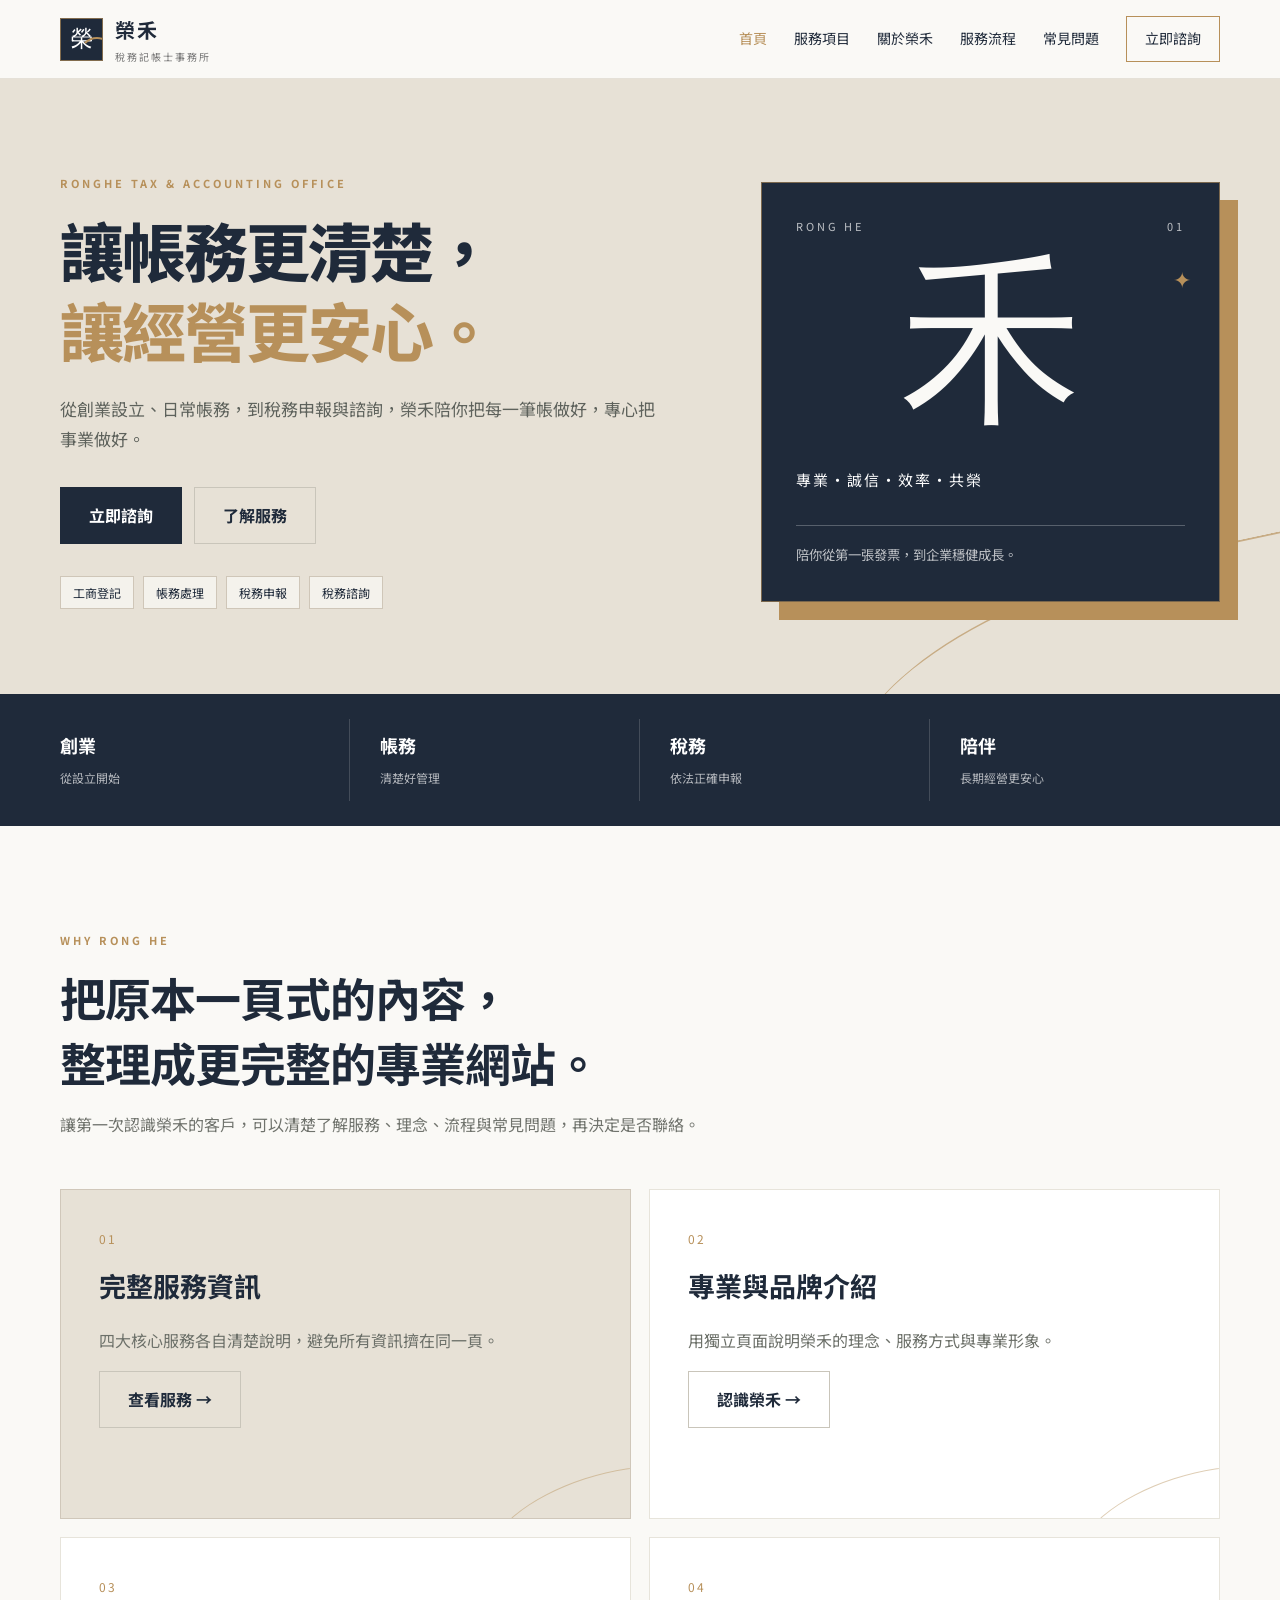
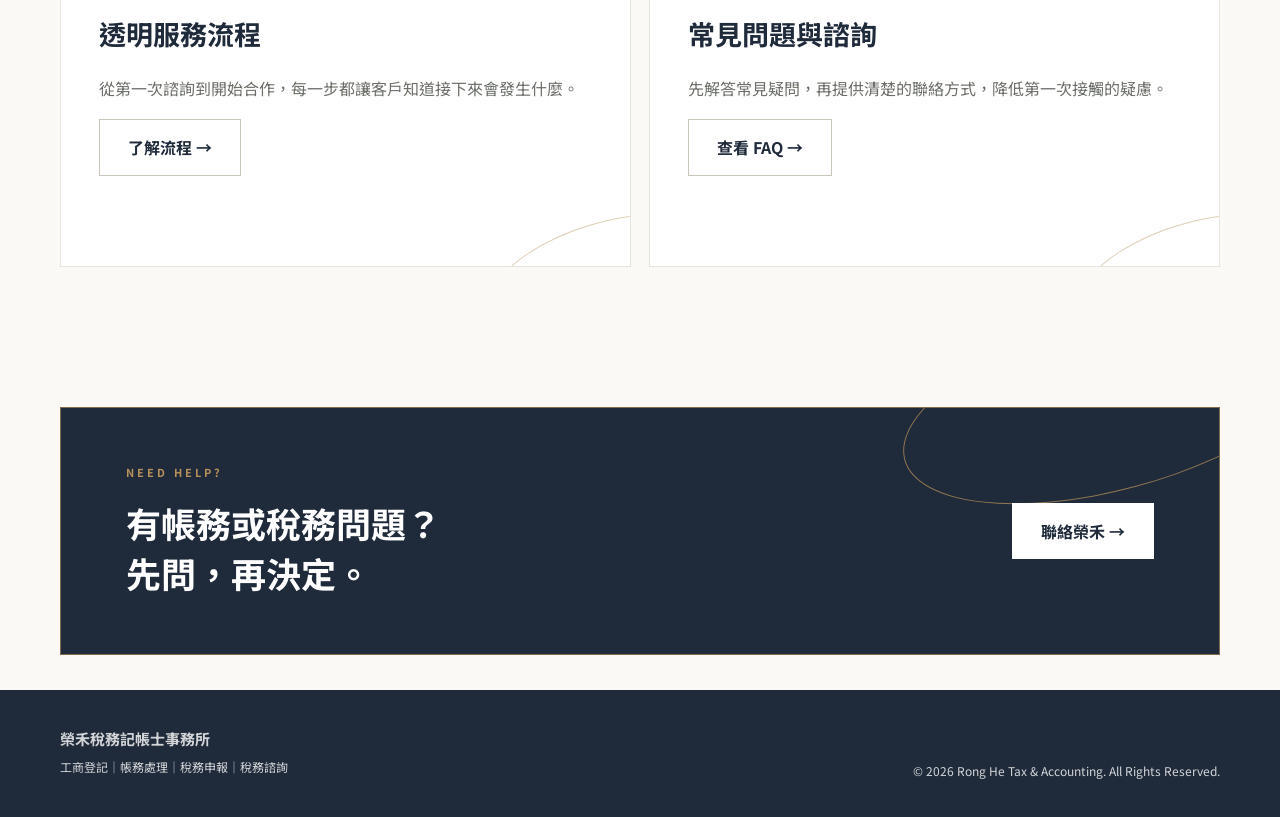
==== index.html @ d7b9e33c "Add files via upload" ====
<!DOCTYPE html><html lang="zh-Hant"><head><meta charset="UTF-8"><meta name="viewport" content="width=device-width, initial-scale=1.0"><meta name="description" content="榮禾稅務記帳士事務所｜工商登記、帳務處理、稅務申報、稅務諮詢"><link rel="preconnect" href="https://fonts.googleapis.com"><link rel="preconnect" href="https://fonts.gstatic.com" crossorigin><link href="https://fonts.googleapis.com/css2?family=Noto+Sans+TC:wght@400;500;600;700;800&display=swap" rel="stylesheet"><link rel="stylesheet" href="style.css"><title>首頁｜榮禾稅務記帳士事務所</title></head><body><title>榮禾稅務記帳士事務所｜讓帳務更清楚，讓經營更安心</title><header class="site-header">
  <div class="container nav-wrap">
    <a href="index.html" class="logo"><span class="logo-mark">榮</span><span><strong>榮禾</strong><small>稅務記帳士事務所</small></span></a>
    <button class="menu-toggle" type="button" aria-label="開啟選單" aria-expanded="false" aria-controls="site-nav">☰</button>
    <nav class="nav" id="site-nav">
      <a href="index.html">首頁</a><a href="services.html">服務項目</a><a href="about.html">關於榮禾</a><a href="process.html">服務流程</a><a href="faq.html">常見問題</a><a href="contact.html" class="nav-cta">立即諮詢</a>
    </nav>
  </div>
</header>
<main><section class="hero"><div class="container hero-grid"><div class="hero-copy"><p class="eyebrow">RONGHE TAX &amp; ACCOUNTING OFFICE</p><h1>讓帳務更清楚，<br><span>讓經營更安心。</span></h1><p class="hero-text">從創業設立、日常帳務，到稅務申報與諮詢，榮禾陪你把每一筆帳做好，專心把事業做好。</p><div class="hero-actions"><a href="contact.html" class="btn btn-primary">立即諮詢</a><a href="services.html" class="btn btn-light">了解服務</a></div><div class="service-tags"><span>工商登記</span><span>帳務處理</span><span>稅務申報</span><span>稅務諮詢</span></div></div><div class="hero-card"><div class="card-top"><span>RONG HE</span><span>01</span></div><div class="card-symbol">禾</div><p>專業・誠信・效率・共榮</p><div class="card-line"></div><small>陪你從第一張發票，到企業穩健成長。</small></div></div></section><section class="trust"><div class="container trust-grid"><div><strong>創業</strong><span>從設立開始</span></div><div><strong>帳務</strong><span>清楚好管理</span></div><div><strong>稅務</strong><span>依法正確申報</span></div><div><strong>陪伴</strong><span>長期經營更安心</span></div></div></section><section class="section"><div class="container"><div class="section-heading"><p class="eyebrow">WHY RONG HE</p><h2>把原本一頁式的內容，<br>整理成更完整的專業網站。</h2><p>讓第一次認識榮禾的客戶，可以清楚了解服務、理念、流程與常見問題，再決定是否聯絡。</p></div><div class="service-grid"><article class="service-card featured"><div class="service-number">01</div><h3>完整服務資訊</h3><p>四大核心服務各自清楚說明，避免所有資訊擠在同一頁。</p><a class="btn btn-light" href="services.html">查看服務 →</a></article><article class="service-card"><div class="service-number">02</div><h3>專業與品牌介紹</h3><p>用獨立頁面說明榮禾的理念、服務方式與專業形象。</p><a class="btn btn-light" href="about.html">認識榮禾 →</a></article><article class="service-card"><div class="service-number">03</div><h3>透明服務流程</h3><p>從第一次諮詢到開始合作，每一步都讓客戶知道接下來會發生什麼。</p><a class="btn btn-light" href="process.html">了解流程 →</a></article><article class="service-card"><div class="service-number">04</div><h3>常見問題與諮詢</h3><p>先解答常見疑問，再提供清楚的聯絡方式，降低第一次接觸的疑慮。</p><a class="btn btn-light" href="faq.html">查看 FAQ →</a></article></div></div></section><section class="cta-section"><div class="container cta-box"><div><p class="eyebrow">NEED HELP?</p><h2>有帳務或稅務問題？<br>先問，再決定。</h2></div><a href="contact.html" class="btn btn-white">聯絡榮禾 →</a></div></section></main><footer><div class="container footer-wrap"><div><strong>榮禾稅務記帳士事務所</strong><p>工商登記｜帳務處理｜稅務申報｜稅務諮詢</p></div><div>© 2026 Rong He Tax & Accounting. All Rights Reserved.</div></div></footer>
<script src="script.js"></script></body></html>
---- style.css ----
*{box-sizing:border-box}
:root{--navy:#1F2A3A;--gold:#B7905A;--taupe:#9A8F83;--beige:#E7E1D6;--ivory:#FAF9F6;--white:#fff}
html{scroll-behavior:smooth}body{margin:0;font-family:"Noto Sans TC",sans-serif;color:var(--navy);background:var(--ivory);line-height:1.8}a{text-decoration:none;color:inherit}.container{width:min(1160px,calc(100% - 40px));margin:auto}
.site-header{position:sticky;top:0;z-index:100;background:rgba(250,249,246,.96);backdrop-filter:blur(12px);border-bottom:1px solid #e5e1d8}.nav-wrap{min-height:78px;display:flex;align-items:center;justify-content:space-between}.logo{display:flex;align-items:center;gap:12px}.logo-mark{display:grid;place-items:center;width:43px;height:43px;background:var(--navy);color:#fff;font-family:serif;font-size:22px;border:1px solid rgba(183,144,90,.65);position:relative;overflow:hidden}.logo-mark:after{content:"";position:absolute;width:32px;height:32px;border:2px solid var(--gold);border-left-color:transparent;border-bottom-color:transparent;border-radius:50%;right:-13px;bottom:-13px}.logo strong{display:block;font-size:20px;letter-spacing:2px}.logo small{display:block;font-size:10px;letter-spacing:2px;color:#777}.nav{display:flex;align-items:center;gap:27px;font-size:14px}.nav a{transition:.2s}.nav a:hover,.nav a.active{color:var(--gold)}.nav-cta{padding:9px 18px;border:1px solid var(--gold)!important;color:var(--navy)}.menu-toggle{display:none;border:0;background:none;font-size:25px}
.hero{padding:95px 0 85px;background:var(--beige);position:relative;overflow:hidden}.hero:after{content:"";position:absolute;width:620px;height:260px;right:-180px;bottom:-130px;border:2px solid var(--gold);border-left:0;border-bottom:0;border-radius:60% 0 0 0;transform:rotate(-12deg);opacity:.65}.hero-grid{display:grid;grid-template-columns:1.15fr .85fr;gap:80px;align-items:center;position:relative;z-index:1}.eyebrow{font-size:11px;letter-spacing:3px;font-weight:700;color:var(--gold);margin:0 0 15px}.hero h1{font-size:clamp(42px,5vw,68px);line-height:1.25;letter-spacing:-2px;margin:0 0 25px;font-weight:800}.hero h1 span{color:var(--gold)}.hero-text{max-width:600px;color:#5e625c;font-size:17px}.hero-actions{display:flex;gap:12px;margin:32px 0}.btn{display:inline-flex;align-items:center;justify-content:center;padding:13px 28px;font-weight:700;border:1px solid transparent;cursor:pointer;font-family:inherit}.btn-primary{background:var(--navy);color:#fff}.btn-primary:hover{background:#18222f}.btn-light{border-color:#c9c5ba;background:transparent}.btn-white{background:#fff;color:var(--navy)}.service-tags{display:flex;flex-wrap:wrap;gap:9px}.service-tags span{font-size:12px;border:1px solid #cfc6b8;padding:5px 12px;background:rgba(250,249,246,.7)}
.hero-card{min-height:420px;background:var(--navy);color:#fff;padding:34px;display:flex;flex-direction:column;justify-content:space-between;box-shadow:18px 18px 0 var(--gold);border:1px solid rgba(183,144,90,.6);position:relative}.hero-card:before{content:"✦";position:absolute;right:28px;top:76px;color:var(--gold);font-size:22px}.card-top{display:flex;justify-content:space-between;font-size:11px;letter-spacing:3px;opacity:.7}.card-symbol{font-family:serif;font-size:180px;line-height:1;text-align:center;font-weight:400;color:var(--ivory)}.hero-card p{font-size:15px;letter-spacing:2px}.card-line{height:1px;background:rgba(255,255,255,.25)}.hero-card small{opacity:.7}
.trust{background:var(--navy);color:#fff}.trust-grid{display:grid;grid-template-columns:repeat(4,1fr);padding:25px 0}.trust-grid div{padding:10px 30px;border-right:1px solid rgba(255,255,255,.16)}.trust-grid div:first-child{padding-left:0}.trust-grid div:last-child{border:0}.trust-grid strong{display:block;font-size:18px}.trust-grid span{font-size:12px;opacity:.65}
.section{padding:105px 0}.section-heading{margin-bottom:50px}.section-heading h2{font-size:clamp(30px,4vw,46px);line-height:1.4;margin:0 0 15px;letter-spacing:-1px;color:var(--navy)}.section-heading>p:last-child{color:#70736d}.center{text-align:center}.service-grid{display:grid;grid-template-columns:repeat(2,1fr);gap:18px}.service-card{background:#fff;padding:38px;border:1px solid #e7e4db;min-height:330px;position:relative;overflow:hidden}.service-card.featured{background:var(--beige);border-color:#d0c7ba}.service-card:after{content:"";position:absolute;width:220px;height:90px;right:-80px;bottom:-50px;border:1px solid rgba(183,144,90,.45);border-radius:50%;transform:rotate(-18deg)}.service-number{font-size:12px;color:var(--gold);letter-spacing:2px}.service-card h3{font-size:27px;margin:12px 0}.service-card p{color:#6c7069}.service-card ul{padding-left:18px;color:#5c605a;font-size:14px}
.split-section{background:var(--beige);padding:100px 0}.split-grid{display:grid;grid-template-columns:.9fr 1.1fr;gap:90px;align-items:center}.about-visual{height:520px;background:var(--navy);color:#fff;position:relative;overflow:hidden;display:grid;place-items:center;border:1px solid rgba(183,144,90,.7)}.about-visual:after{content:"";position:absolute;width:360px;height:150px;right:-80px;bottom:-65px;border:1px solid var(--gold);border-radius:50%;transform:rotate(-18deg)}.big-character{font-family:serif;font-size:260px;line-height:1;font-weight:400}.vertical-text{position:absolute;top:35px;left:35px;writing-mode:vertical-rl;letter-spacing:5px;font-size:12px;opacity:.55}.about-stamp{position:absolute;right:30px;bottom:30px;border:1px solid rgba(255,255,255,.35);padding:12px 9px;text-align:center;font-size:12px}.about-copy>p:not(.eyebrow){color:#686c65}.about-copy h2{font-size:43px;line-height:1.45;margin:0 0 25px;color:var(--navy)}.about-points{margin-top:35px;border-top:1px solid #cfcac0}.about-points div{display:flex;gap:25px;padding:14px 0;border-bottom:1px solid #cfcac0}.about-points b{color:var(--gold);font-size:12px}.about-points span{font-weight:700}
.process-section{background:#f8f7f3}.process-grid{display:grid;grid-template-columns:repeat(4,1fr);border-top:1px solid #d8d5cc}.process-item{padding:35px 25px;border-right:1px solid #d8d5cc}.process-item:first-child{padding-left:0}.process-item:last-child{border:0}.process-item span{font-size:12px;color:var(--gold)}.process-item h3{margin:12px 0 7px}.process-item p{font-size:13px;color:#73766f}
.cta-section{padding:35px 0}.cta-box{background:var(--navy);color:#fff;padding:55px 65px;display:flex;align-items:center;justify-content:space-between;border:1px solid rgba(183,144,90,.65);position:relative;overflow:hidden}.cta-box:after{content:"";position:absolute;width:430px;height:170px;right:-110px;top:-90px;border:1px solid rgba(183,144,90,.75);border-radius:50%;transform:rotate(-15deg)}.cta-box>*{position:relative;z-index:1}.cta-box h2{font-size:35px;line-height:1.45;margin:0}
.faq-section{padding-top:80px}.narrow{max-width:850px}.faq-list{border-top:1px solid #d8d5cc}.faq-list details{border-bottom:1px solid #d8d5cc}.faq-list summary{padding:22px 0;font-weight:700;cursor:pointer;list-style:none;display:flex;justify-content:space-between}.faq-list summary:after{content:"+";color:var(--gold);font-size:22px}.faq-list details[open] summary:after{content:"−"}.faq-list p{margin:0 0 22px;color:#6d706a;font-size:14px}
.contact-section{background:var(--beige);padding:100px 0}.contact-grid{display:grid;grid-template-columns:.85fr 1.15fr;gap:90px}.contact-section h2{font-size:48px;line-height:1.4;margin:0 0 20px;color:var(--navy)}.contact-intro{color:#686c65}.contact-info{margin-top:35px}.contact-info div{padding:13px 0;border-bottom:1px solid #cfcbc1;display:flex;justify-content:space-between;gap:20px}.contact-info span{font-size:12px;color:var(--gold)}.contact-info strong{font-size:14px}.contact-form{background:#fff;padding:38px;border-top:4px solid var(--gold)}.contact-form label{display:block;font-size:13px;font-weight:700;margin-bottom:17px}.contact-form input,.contact-form select,.contact-form textarea{width:100%;margin-top:7px;border:1px solid #d9d6ce;background:#faf9f6;padding:12px 14px;font:inherit;font-size:14px;outline:none}.contact-form input:focus,.contact-form select:focus,.contact-form textarea:focus{border-color:var(--gold)}.contact-form textarea{resize:vertical}.form-note{font-size:11px!important;color:#999!important;margin:12px 0 0!important}
.page-hero{background:var(--beige);padding:70px 0 60px;border-bottom:1px solid #d8d0c4}.page-hero h1{font-size:clamp(36px,5vw,56px);margin:0 0 12px;line-height:1.3}.page-hero p:last-child{color:#686c65;max-width:720px;margin:0}.detail-grid{display:grid;grid-template-columns:repeat(2,1fr);gap:20px}.detail-card{background:#fff;border:1px solid #e7e4db;padding:34px}.detail-card h3{font-size:25px;margin:0 0 10px}.detail-card .tag{color:var(--gold);font-size:11px;letter-spacing:2px}.info-list{padding-left:18px;color:#5e625c}.trust-note{margin-top:45px;padding:28px 32px;background:var(--beige);border-left:3px solid var(--gold)}
footer{background:var(--navy);color:#fff;padding:35px 0}.footer-wrap{display:flex;justify-content:space-between;gap:30px;font-size:12px;opacity:.8}.footer-wrap strong{font-size:15px}.footer-wrap p{margin:4px 0}.footer-wrap>div:last-child{align-self:end}
@media(max-width:800px){.container{width:min(100% - 28px,1160px)}.nav{display:none;position:absolute;top:78px;left:0;right:0;background:#f8f7f3;border-bottom:1px solid #ddd;padding:15px 20px;flex-direction:column;gap:0}.nav.open{display:flex}.nav a{width:100%;padding:12px}.menu-toggle{display:block}.hero{padding:65px 0}.hero-grid,.split-grid,.contact-grid{grid-template-columns:1fr;gap:50px}.hero-card{min-height:350px}.card-symbol{font-size:140px}.trust-grid{grid-template-columns:repeat(2,1fr)}.trust-grid div{border-bottom:1px solid rgba(255,255,255,.16)}.trust-grid div:nth-child(2){border-right:0}.service-grid,.detail-grid{grid-template-columns:1fr}.section{padding:75px 0}.about-visual{height:380px}.big-character{font-size:200px}.about-copy h2,.contact-section h2{font-size:35px}.process-grid{grid-template-columns:1fr 1fr}.process-item:nth-child(2){border-right:0}.process-item:nth-child(3),.process-item:nth-child(4){border-top:1px solid #d8d5cc}.cta-box{padding:40px 28px;display:block}.cta-box .btn{margin-top:25px}.footer-wrap{display:block}.footer-wrap>div:last-child{margin-top:18px}.contact-form{padding:25px}}

/* 負責人形象區 */
.principal-section{background:var(--beige);padding:100px 0;border-bottom:1px solid #d8d0c4}.principal-grid{display:grid;grid-template-columns:.88fr 1.12fr;gap:90px;align-items:center}.principal-photo-wrap{position:relative;max-width:520px}.principal-photo-frame{position:relative;z-index:2;background:#fff;padding:10px;border:1px solid rgba(183,144,90,.72);box-shadow:16px 16px 0 rgba(31,42,58,.95)}.principal-photo-frame img{display:block;width:100%;aspect-ratio:4/5;object-fit:cover;object-position:center top}.principal-accent{position:absolute;left:-24px;bottom:-24px;width:150px;height:90px;border-left:3px solid var(--gold);border-bottom:3px solid var(--gold);z-index:1}.principal-copy{max-width:650px}.principal-copy h2{font-size:clamp(34px,4vw,48px);line-height:1.35;margin:0 0 22px;color:var(--navy)}.principal-lead{font-size:20px;color:#8a6a3f;border-left:3px solid var(--gold);padding-left:18px;margin:0 0 25px}.principal-copy>p:not(.eyebrow):not(.principal-lead){color:#686c65}.principal-copy .about-points{margin-top:32px}
@media(max-width:800px){.principal-grid{grid-template-columns:1fr;gap:50px}.principal-photo-wrap{max-width:460px;margin:auto}.principal-photo-frame{box-shadow:10px 10px 0 rgba(31,42,58,.95)}.principal-copy h2{font-size:35px}.principal-lead{font-size:18px}.principal-section{padding:75px 0}}

/* ===== 手機版完整優化 ===== */
html,body{max-width:100%;overflow-x:hidden}
img{max-width:100%;height:auto}
button,input,select,textarea{max-width:100%}

@media (max-width: 900px){
  .container{width:min(100% - 32px,1160px)}
  .nav-wrap{min-height:68px}
  .logo{gap:9px;min-width:0}
  .logo-mark{width:38px;height:38px;font-size:19px;flex:0 0 38px}
  .logo strong{font-size:18px;letter-spacing:1.5px}
  .logo small{font-size:9px;letter-spacing:1.2px;white-space:nowrap}
  .menu-toggle{display:grid;place-items:center;width:44px;height:44px;padding:0;color:var(--navy);cursor:pointer;border:1px solid transparent;border-radius:4px}
  .menu-toggle:focus-visible{outline:2px solid var(--gold);outline-offset:2px}
  .nav{display:none;position:absolute;top:68px;left:0;right:0;background:rgba(250,249,246,.98);backdrop-filter:blur(12px);border-bottom:1px solid #ddd8ce;box-shadow:0 10px 24px rgba(31,42,58,.08);padding:8px 16px 14px;gap:0;flex-direction:column}
  .nav.open{display:flex}
  .nav a{width:100%;padding:13px 8px;border-bottom:1px solid #ece8df;font-size:15px}
  .nav a:last-child{border-bottom:0}
  .nav .nav-cta{margin-top:7px;text-align:center;padding:12px 16px}

  .hero{padding:56px 0 58px}
  .hero-grid{grid-template-columns:1fr;gap:42px}
  .hero h1{font-size:clamp(34px,9vw,48px);letter-spacing:-1px;line-height:1.3;margin-bottom:18px}
  .hero-text{font-size:15px;line-height:1.85}
  .hero-actions{display:grid;grid-template-columns:1fr;gap:10px;margin:25px 0}
  .hero-actions .btn{width:100%;min-height:48px}
  .service-tags{gap:7px}
  .service-tags span{font-size:11px;padding:5px 9px}
  .hero-card{min-height:320px;padding:26px;box-shadow:10px 10px 0 var(--gold)}
  .card-symbol{font-size:125px}
  .hero-card p{font-size:13px;line-height:1.7}

  .trust-grid{grid-template-columns:1fr 1fr;padding:8px 0}
  .trust-grid div{padding:15px 12px;text-align:center;border-right:1px solid rgba(255,255,255,.16)}
  .trust-grid div:first-child{padding-left:12px}
  .trust-grid div:nth-child(2){border-right:0}
  .trust-grid div:nth-child(3),.trust-grid div:nth-child(4){border-top:1px solid rgba(255,255,255,.16)}
  .trust-grid div:nth-child(4){border-right:0}
  .trust-grid strong{font-size:15px}
  .trust-grid span{font-size:11px}

  .section{padding:62px 0}
  .section-heading{margin-bottom:30px}
  .section-heading h2{font-size:32px;line-height:1.35}
  .section-heading>p:last-child{font-size:14px}
  .service-grid,.detail-grid{grid-template-columns:1fr;gap:14px}
  .service-card{padding:27px 24px;min-height:auto}
  .service-card h3{font-size:23px}
  .service-card p,.service-card ul{font-size:14px}

  .split-section{padding:65px 0}
  .split-grid{grid-template-columns:1fr;gap:40px}
  .about-visual{height:320px}
  .big-character{font-size:165px}
  .vertical-text{top:24px;left:24px}
  .about-stamp{right:20px;bottom:20px}
  .about-copy h2,.contact-section h2{font-size:32px;line-height:1.4}
  .about-points{margin-top:25px}
  .about-points div{gap:15px;padding:12px 0}

  .process-grid{grid-template-columns:1fr;gap:0}
  .process-item,.process-item:first-child{padding:24px 0;border-right:0;border-bottom:1px solid #d8d5cc}
  .process-item:last-child{border-bottom:0}
  .process-item:nth-child(3),.process-item:nth-child(4){border-top:0}

  .cta-section{padding:22px 0}
  .cta-box{padding:34px 24px;display:block}
  .cta-box h2{font-size:28px;line-height:1.4}
  .cta-box .btn{width:100%;margin-top:22px;min-height:48px}

  .page-hero{padding:50px 0 42px}
  .page-hero h1{font-size:36px;line-height:1.3}
  .page-hero p:last-child{font-size:14px;line-height:1.8}

  .principal-section{padding:62px 0}
  .principal-grid{grid-template-columns:1fr;gap:42px}
  .principal-photo-wrap{max-width:420px;margin:0 auto;width:100%;padding:0 8px 8px 0}
  .principal-photo-frame{padding:7px;box-shadow:9px 9px 0 rgba(31,42,58,.95)}
  .principal-photo-frame img{aspect-ratio:4/5;object-position:center top}
  .principal-accent{left:-2px;bottom:-2px;width:100px;height:65px;border-width:2px}
  .principal-copy h2{font-size:32px}
  .principal-lead{font-size:17px;line-height:1.75;padding-left:14px}
  .principal-copy>p:not(.eyebrow):not(.principal-lead){font-size:14px}

  .contact-section{padding:65px 0}
  .contact-grid{grid-template-columns:1fr;gap:36px}
  .contact-section h2{font-size:32px}
  .contact-info{margin-top:25px}
  .contact-info div{display:grid;grid-template-columns:58px 1fr;gap:10px;padding:12px 0}
  .contact-info strong{font-size:14px;overflow-wrap:anywhere}
  .contact-form{padding:22px 18px}
  .contact-form input,.contact-form select,.contact-form textarea{font-size:16px;min-height:46px}
  .contact-form textarea{min-height:130px}
  .contact-form .btn{width:100%;min-height:48px}

  .faq-section{padding-top:55px}
  .faq-list summary{padding:18px 0;font-size:15px;gap:15px}
  .faq-list p{font-size:14px;line-height:1.85}

  footer{padding:28px 0}
  .footer-wrap{display:block;font-size:11px;line-height:1.7}
  .footer-wrap strong{font-size:14px}
  .footer-wrap>div:last-child{margin-top:16px}
}

@media (max-width: 380px){
  .container{width:calc(100% - 24px)}
  .logo small{font-size:8px}
  .hero{padding-top:48px}
  .hero h1{font-size:33px}
  .hero-card{padding:22px;min-height:285px}
  .card-symbol{font-size:110px}
  .trust-grid strong{font-size:14px}
  .section-heading h2,.about-copy h2,.contact-section h2,.principal-copy h2{font-size:29px}
}
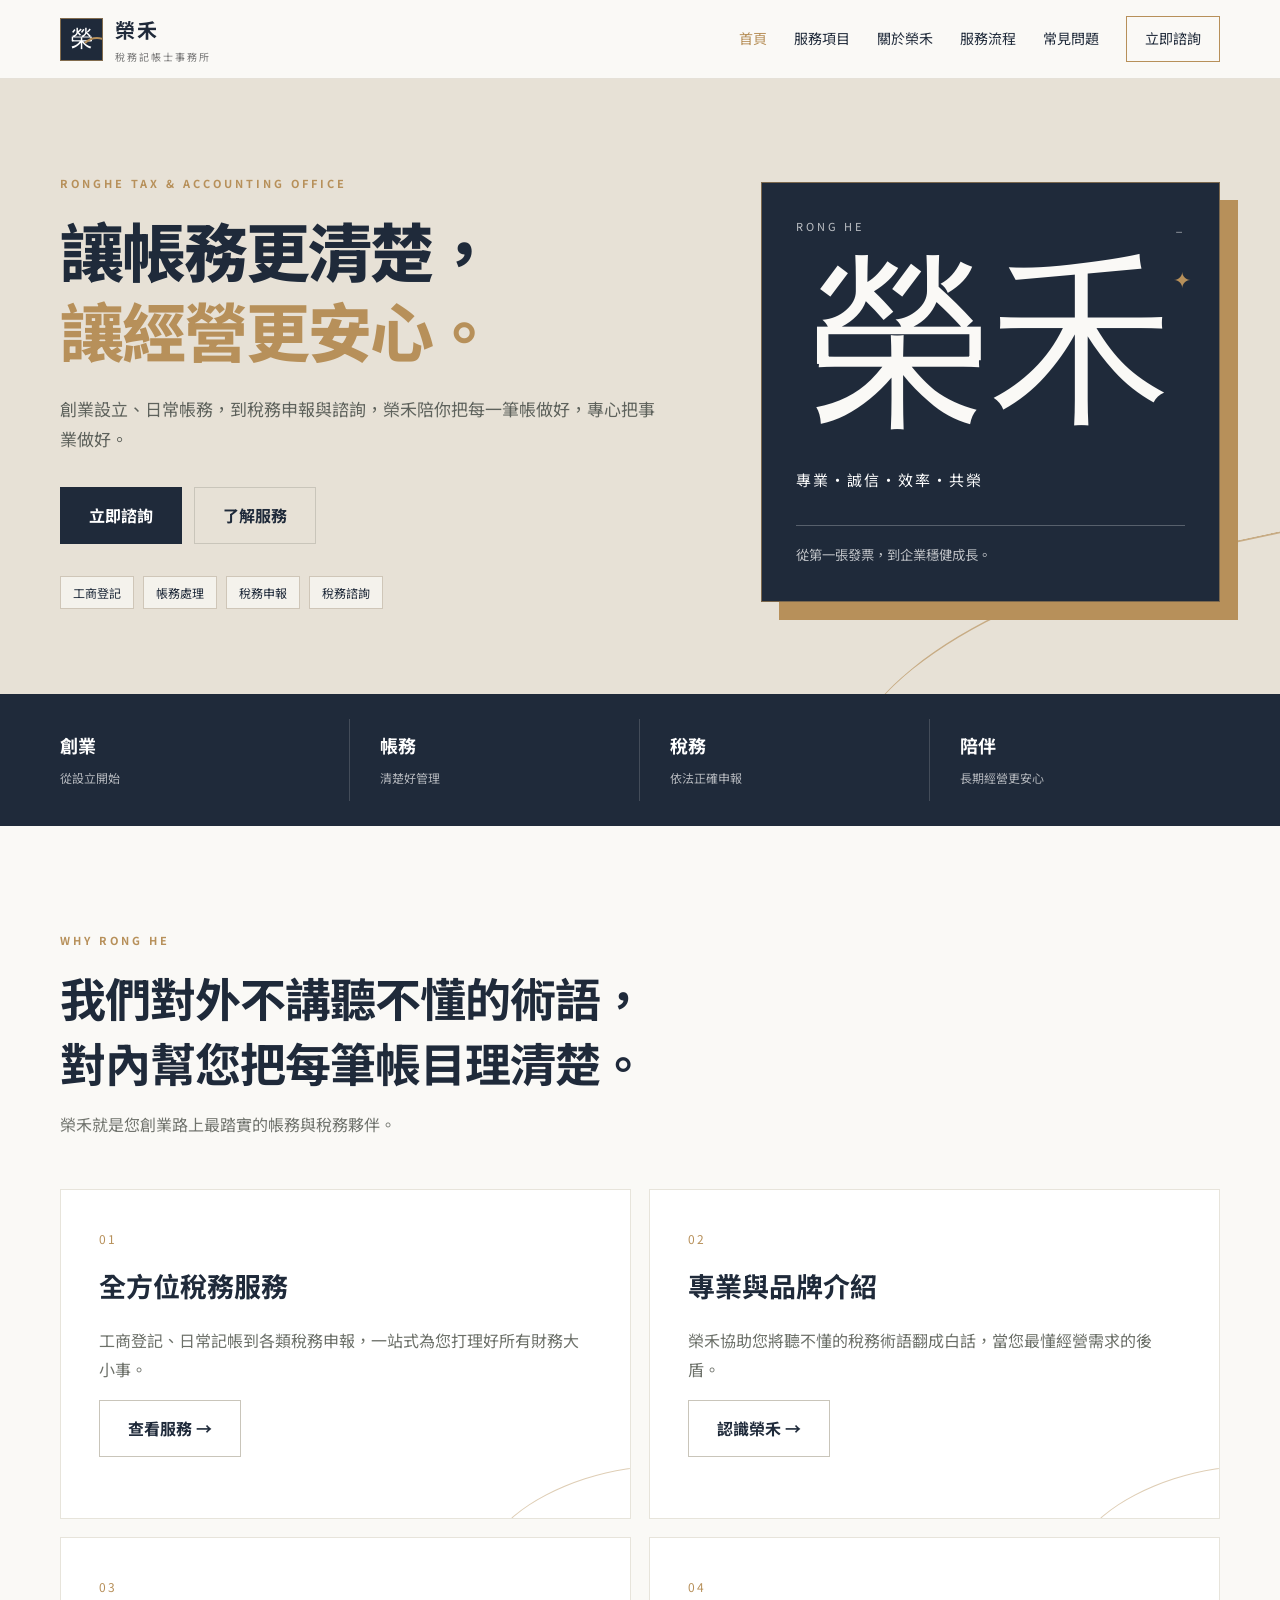
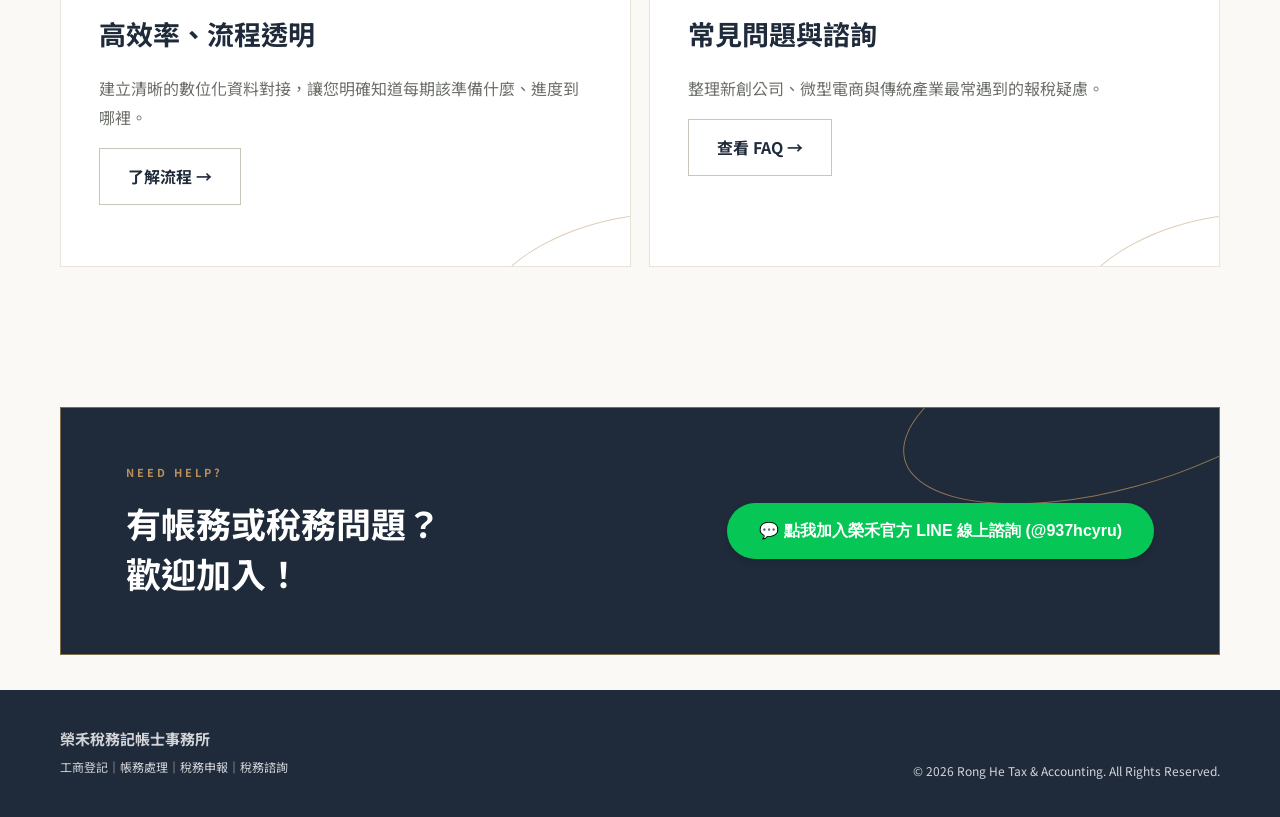
==== commit 23f8cda1: "Add files via upload" ====
--- a/index.html
+++ b/index.html
@@ -7,5 +7,10 @@
     </nav>
   </div>
 </header>
-<main><section class="hero"><div class="container hero-grid"><div class="hero-copy"><p class="eyebrow">RONGHE TAX &amp; ACCOUNTING OFFICE</p><h1>讓帳務更清楚，<br><span>讓經營更安心。</span></h1><p class="hero-text">從創業設立、日常帳務，到稅務申報與諮詢，榮禾陪你把每一筆帳做好，專心把事業做好。</p><div class="hero-actions"><a href="contact.html" class="btn btn-primary">立即諮詢</a><a href="services.html" class="btn btn-light">了解服務</a></div><div class="service-tags"><span>工商登記</span><span>帳務處理</span><span>稅務申報</span><span>稅務諮詢</span></div></div><div class="hero-card"><div class="card-top"><span>RONG HE</span><span>01</span></div><div class="card-symbol">禾</div><p>專業・誠信・效率・共榮</p><div class="card-line"></div><small>陪你從第一張發票，到企業穩健成長。</small></div></div></section><section class="trust"><div class="container trust-grid"><div><strong>創業</strong><span>從設立開始</span></div><div><strong>帳務</strong><span>清楚好管理</span></div><div><strong>稅務</strong><span>依法正確申報</span></div><div><strong>陪伴</strong><span>長期經營更安心</span></div></div></section><section class="section"><div class="container"><div class="section-heading"><p class="eyebrow">WHY RONG HE</p><h2>把原本一頁式的內容，<br>整理成更完整的專業網站。</h2><p>讓第一次認識榮禾的客戶，可以清楚了解服務、理念、流程與常見問題，再決定是否聯絡。</p></div><div class="service-grid"><article class="service-card featured"><div class="service-number">01</div><h3>完整服務資訊</h3><p>四大核心服務各自清楚說明，避免所有資訊擠在同一頁。</p><a class="btn btn-light" href="services.html">查看服務 →</a></article><article class="service-card"><div class="service-number">02</div><h3>專業與品牌介紹</h3><p>用獨立頁面說明榮禾的理念、服務方式與專業形象。</p><a class="btn btn-light" href="about.html">認識榮禾 →</a></article><article class="service-card"><div class="service-number">03</div><h3>透明服務流程</h3><p>從第一次諮詢到開始合作，每一步都讓客戶知道接下來會發生什麼。</p><a class="btn btn-light" href="process.html">了解流程 →</a></article><article class="service-card"><div class="service-number">04</div><h3>常見問題與諮詢</h3><p>先解答常見疑問，再提供清楚的聯絡方式，降低第一次接觸的疑慮。</p><a class="btn btn-light" href="faq.html">查看 FAQ →</a></article></div></div></section><section class="cta-section"><div class="container cta-box"><div><p class="eyebrow">NEED HELP?</p><h2>有帳務或稅務問題？<br>先問，再決定。</h2></div><a href="contact.html" class="btn btn-white">聯絡榮禾 →</a></div></section></main><footer><div class="container footer-wrap"><div><strong>榮禾稅務記帳士事務所</strong><p>工商登記｜帳務處理｜稅務申報｜稅務諮詢</p></div><div>© 2026 Rong He Tax & Accounting. All Rights Reserved.</div></div></footer>
+<main><section class="hero"><div class="container hero-grid"><div class="hero-copy"><p class="eyebrow">RONGHE TAX &amp; ACCOUNTING OFFICE</p><h1>讓帳務更清楚，<br><span>讓經營更安心。</span></h1><p class="hero-text">創業設立、日常帳務，到稅務申報與諮詢，榮禾陪你把每一筆帳做好，專心把事業做好。</p><div class="hero-actions"><a href="contact.html" class="btn btn-primary">立即諮詢</a><a href="services.html" class="btn btn-light">了解服務</a></div><div class="service-tags"><span>工商登記</span><span>帳務處理</span><span>稅務申報</span><span>稅務諮詢</span></div></div><div class="hero-card"><div class="card-top"><span>RONG HE</span><span>_</span></div><div class="card-symbol">榮禾</div><p>專業・誠信・效率・共榮</p><div class="card-line"></div><small>從第一張發票，到企業穩健成長。</small></div></div></section><section class="trust"><div class="container trust-grid"><div><strong>創業</strong><span>從設立開始</span></div><div><strong>帳務</strong><span>清楚好管理</span></div><div><strong>稅務</strong><span>依法正確申報</span></div><div><strong>陪伴</strong><span>長期經營更安心</span></div></div></section><section class="section"><div class="container"><div class="section-heading"><p class="eyebrow">WHY RONG HE</p><h2>我們對外不講聽不懂的術語，<br>對內幫您把每筆帳目理清楚。</h2><p>榮禾就是您創業路上最踏實的帳務與稅務夥伴。</p></div><div class="service-grid"><article class="service-card"><div class="service-number">01</div><h3>全方位稅務服務</h3><p>工商登記、日常記帳到各類稅務申報，一站式為您打理好所有財務大小事。</p><a class="btn btn-light" href="services.html">查看服務 →</a></article><article class="service-card"><div class="service-number">02</div><h3>專業與品牌介紹</h3><p>榮禾協助您將聽不懂的稅務術語翻成白話，當您最懂經營需求的後盾。</p><a class="btn btn-light" href="about.html">認識榮禾 →</a></article><article class="service-card"><div class="service-number">03</div><h3>高效率、流程透明</h3><p>建立清晰的數位化資料對接，讓您明確知道每期該準備什麼、進度到哪裡。</p><a class="btn btn-light" href="process.html">了解流程 →</a></article><article class="service-card"><div class="service-number">04</div><h3>常見問題與諮詢</h3><p>整理新創公司、微型電商與傳統產業最常遇到的報稅疑慮。</p><a class="btn btn-light" href="faq.html">查看 FAQ →</a></article></div></div></section><section class="cta-section"><div class="container cta-box"><div><p class="eyebrow">NEED HELP?</p><h2>有帳務或稅務問題？<br>歡迎加入！</h2></div><div style="text-align: center; margin-top: 25px; margin-bottom: 25px;">
+    <a href="https://lin.ee/Yp7fNXT" target="_blank" style="display: inline-block; background-color: #06C755; color: white; text-decoration: none; padding: 14px 32px; font-size: 16px; font-weight: bold; border-radius: 50px; box-shadow: 0 4px 6px rgba(0,0,0,0.1); font-family: 'Microsoft JhengHei', sans-serif;">
+        💬 點我加入榮禾官方 LINE 線上諮詢 (@937hcyru)
+    </a>
+</div>
+</div></section></main><footer><div class="container footer-wrap"><div><strong>榮禾稅務記帳士事務所</strong><p>工商登記｜帳務處理｜稅務申報｜稅務諮詢</p></div><div>© 2026 Rong He Tax & Accounting. All Rights Reserved.</div></div></footer>
 <script src="script.js"></script></body></html>
